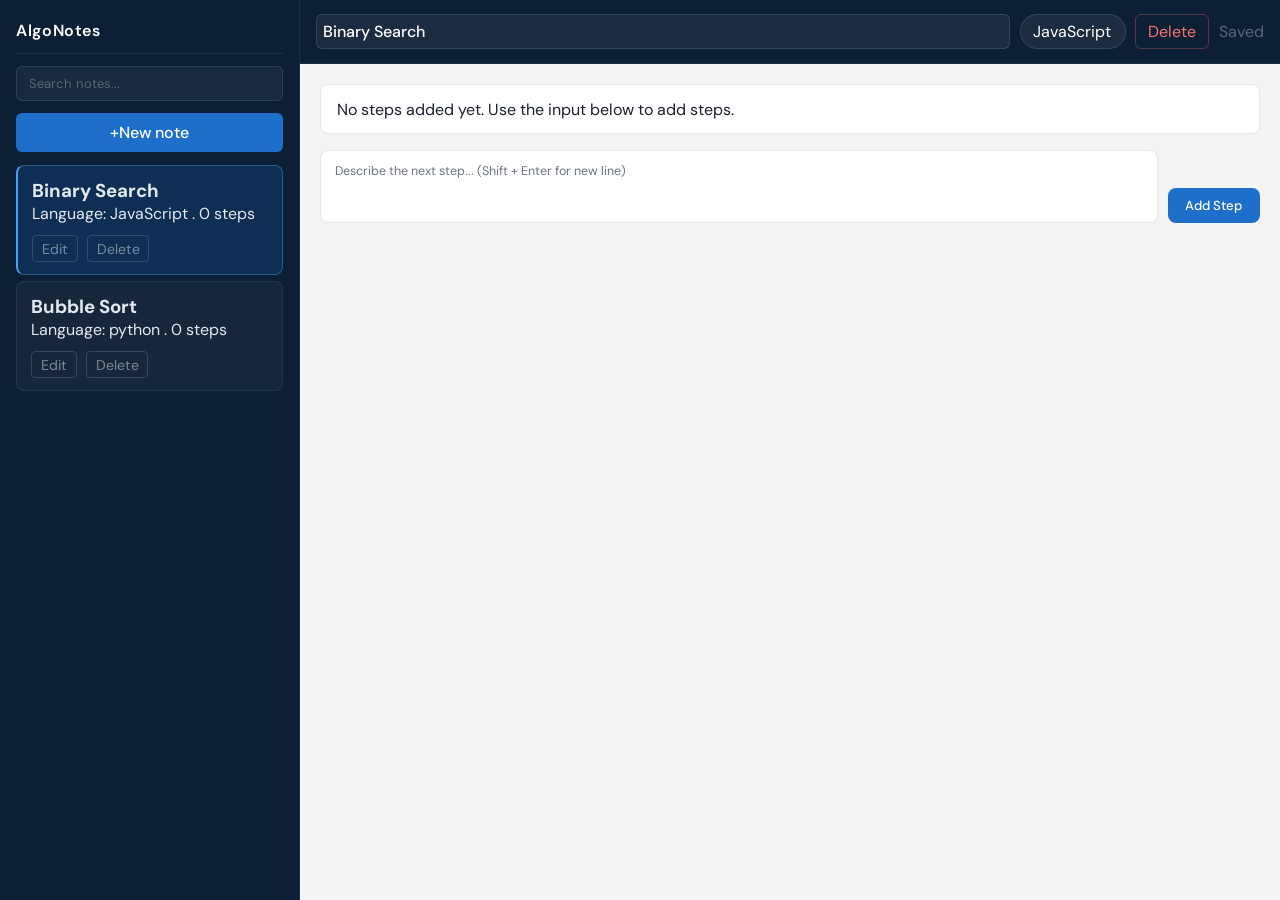
==== index.html @ 2639c896 "moved files to root folder" ====
<!doctype html>
<html lang="en">
  <head>
    <meta charset="UTF-8" />
    <meta name="viewport" content="width=device-width, initial-scale=1.0" />
    <title>AlgoNotes</title>
    <link rel="stylesheet" href="style.css" />
  </head>
  <body>
    <div class="app">
      <div class="sidebar">
        <div class="sidebar-header">AlgoNotes</div>
        <input class="search-bar" type="text" placeholder="Search notes..." />
        <button class="add-note-btn">+New note</button>

        <div class="note-list">
          <div class="note-card"></div>
        </div>
      </div>

      <div class="main-panel">
        <div class="main-header">
          <input type="text" class="note-title" placeholder="Note title.." />

          <select class="select-language">
            <option value="JavaScript">JavaScript</option>
            <option value="Python">Python</option>
            <option value="Java">Java</option>
            <option value="C++">C++</option>
            <option value="C#">C#</option>
            <option value="TypeScript">TypeScript</option>
          </select>

          <button class="delete-btn">Delete</button>
          <span class="saved-indicator">Saved</span>
        </div>
        <div class="main-content">
          <div class="steps-container"></div>

          <div class="input-field">
            <textarea
              class="code-snippet"
              id="code-snippet"
              placeholder="Describe the next step... (Shift + Enter for new line)"
            ></textarea>
            <button class="add-step-btn">Add Step</button>
          </div>
        </div>
      </div>
    </div>

    <script src="script.js"></script>
  </body>
</html>
---- style.css ----
@import url('https://fonts.googleapis.com/css2?family=JetBrains+Mono:wght@400;600&family=DM+Sans:wght@400;500;600&display=swap');


* {
  margin: 0;
  padding: 0;
  box-sizing: border-box;
}


:root {
  --navy:        #0d1f35;
  --navy-border: rgba(255, 255, 255, 0.08);
  --blue:        #1d6fca;
  --blue-accent: #4f9cf9;
  --danger:      #f87171;
  --surface:     #f3f4f6;
  --card-bg:     #ffffff;
  --text:        #1a202c;
  --text-muted:  #6b7280;
  --border:      rgba(0, 0, 0, 0.09);
  --radius-sm:   6px;
  --radius-md:   8px;
  --radius-lg:   10px;
  --font-ui:     'DM Sans', 'Segoe UI', sans-serif;
  --font-code:   'JetBrains Mono', 'Fira Code', monospace;
}


body {
  font-family: var(--font-ui);
  background: var(--surface);
  color: var(--text);
  -webkit-font-smoothing: antialiased;
}


.app {
  display: grid;
  grid-template-columns: 18.75rem 1fr;
  height: 100vh;
}


.sidebar {
  background: var(--navy);
  color: #e2e8f0;
  padding: 1.25rem 1rem;
  display: flex;
  flex-direction: column;
  gap: 0.75rem;
  border-right: 1px solid rgba(255, 255, 255, 0.06);
  overflow: hidden;
}

.sidebar-header {
  font-size: 1rem;
  font-weight: 600;
  color: #ffffff;
  letter-spacing: 0.04em;
  padding-bottom: 0.75rem;
  border-bottom: 1px solid var(--navy-border);
  flex-shrink: 0;
}


.search-bar {
  width: 100%;
  padding: 0.5rem 0.75rem;
  border-radius: var(--radius-sm);
  border: 1px solid rgba(255, 255, 255, 0.1);
  background: rgba(255, 255, 255, 0.05);
  color: #e2e8f0;
  font-family: var(--font-ui);
  font-size: 0.82rem;
  transition: border-color 0.15s;
}

.search-bar::placeholder {
  color: rgba(255, 255, 255, 0.28);
}

.search-bar:focus {
  outline: none;
  border-color: rgba(79, 156, 249, 0.45);
}


.add-note-btn {
  background: var(--blue);
  color: #ffffff;
  border: none;
  padding: 0.55rem 0.75rem;
  width: 100%;
  border-radius: var(--radius-sm);
  cursor: pointer;
  font-family: var(--font-ui);
  font-size: 1rem;
  font-weight: 500;
  transition: background 0.15s;
  flex-shrink: 0;
}

.add-note-btn:hover {
  background: #1a5fb5;
}


.note-list {
  flex: 1;
  overflow-y: auto;
  display: flex;
  flex-direction: column;
  gap: 0.4rem;
  padding-top: 0.1rem;
  scrollbar-width: thin;
  scrollbar-color: rgba(255,255,255,0.1) transparent;
}

.note-card {
  background: rgba(255, 255, 255, 0.04);
  border: 1px solid rgba(255, 255, 255, 0.07);
  padding: 0.75rem 0.9rem;
  border-radius: var(--radius-md);
  cursor: pointer;
  transition: background 0.15s, border-color 0.15s;
}

.note-card:hover {
  background: rgba(255, 255, 255, 0.08);
  border-color: rgba(255, 255, 255, 0.12);
}

.note-card.active {
  background: rgba(29, 111, 202, 0.2);
  border-color: rgba(79, 156, 249, 0.4);
  border-left: 2px solid var(--blue-accent);
}


.edit-note-btn,
.delete-note-btn {
  font-size: 0.88rem;
  font-family: var(--font-ui);
  padding: 0.2rem 0.55rem;
  margin-top: 0.7rem;
  margin-right: 0.3rem;
  border: 1px solid rgba(255, 255, 255, 0.14);
  border-radius: 4px;
  background: transparent;
  color: rgba(256, 256, 256, 0.45);
  cursor: pointer;
  transition: color 0.15s, border-color 0.15s;
}

.edit-note-btn:hover {
  color: var(--blue-accent);
  border-color: rgba(79, 156, 249, 0.4);
}

.delete-note-btn:hover {
  color: var(--danger);
  border-color: rgba(248, 113, 113, 0.35);
}


.main {
  display: flex;
  flex-direction: column;
}


.main-header {
  height: 4rem;
  display: flex;
  flex-direction: row;
  align-items: center;
  gap: 0.6rem;
  padding: 0 1rem;
  background: var(--navy);
  border-bottom: 1px solid rgba(255, 255, 255, 0.06);
  flex-shrink: 0;
}

.note-title {
  flex: 1;
  font-family: var(--font-ui);
  font-size: 1rem;
  font-weight: 500;
  color: #ffffff;
  padding: 0.40rem 0.4rem;
  border: 1px solid rgba(255, 255, 255, 0.12);
  border-radius: var(--radius-sm);
  background: rgba(255, 255, 255, 0.06);
  min-width: 1rem;
  transition: border-color 0.15s;
}

.note-title::placeholder {
  color: rgba(255, 255, 255, 0.28);
  font-weight: 400;
}

.note-title:focus {
  outline: none;
  border-color: rgba(79, 156, 249, 0.5);
}

.note-option {
  appearance: none;
  background: rgba(255, 255, 255, 0.06);
  border: 1px solid rgba(255, 255, 255, 0.12);
  color: #e2e8f0;
  border-radius:2rem;
  padding: 0.38rem 0.75rem;
  font-family: var(--font-ui);
  font-size: 1rem;
  cursor: pointer;
}

.note-option:hover {
  background: rgba(255, 255, 255, 0.1);
  color: #ffffff;
}



.note-option:focus {
  outline: 2px solid rgba(79, 156, 249, 0.5);
  outline-offset: 1px;
  color: #e2e8f0;
}
.select-language {
  appearance: none;
  background: rgba(255, 255, 255, 0.06);
  border: 1px solid rgba(255, 255, 255, 0.12);
  color: white;
  border-radius:2rem;
  padding: 0.38rem 0.75rem;
  font-family: var(--font-ui);
  font-size: 1rem;
  cursor: pointer;
}

.select-language option {
  background:rgba(79, 156, 249, 0.5) ;
  color: black;
  border: none;
}

.select-language:focus {
  outline: 2px solid rgba(79, 156, 249, 0.5);
  outline-offset: 1px;
  color: #e2e8f0;
}

.select-language:hover {
  background: rgba(255, 255, 255, 0.1);
  color: #ffffff;
}

.delete-btn {
  background: transparent;
  color: var(--danger);
  border: 1px solid rgba(248, 113, 113, 0.3);
  border-radius: var(--radius-sm);
  padding: 0.38rem 0.75rem;
  font-family: var(--font-ui);
  font-size: 1rem;
  cursor: pointer;
  transition: background 0.15s, border-color 0.15s;
  white-space: nowrap;
}

.delete-btn:hover {
  background: rgba(248, 113, 113, 0.12);
  border-color: rgba(248, 113, 113, 0.55);
}

.saved-indicator {
  font-size: 1rem;
  color: rgba(255, 255, 255, 0.32);
  white-space: nowrap;
  transition: opacity 0.3s ease;
}


.main-content {
  flex: 1;
  padding: 1.25rem;
  overflow-y: auto;
  background: var(--surface);
}


.steps-container {
  display: flex;
  flex-direction: column;
  gap: 0.5rem;
  margin-bottom: 1rem;
}

.steps-container > * {
  display: flex;
  flex-direction: row;
  align-items: flex-start;
  gap: 0.75rem;
  padding: 0.85rem 1rem;
  border-radius: var(--radius-md);
  background: var(--card-bg);
  border: 1px solid var(--border);
  transition: border-color 0.15s;
}

.steps-container > *:hover {
  border-color: rgba(29, 111, 202, 0.2);
}

.step-num {
  font-size: 0.7rem;
  font-weight: 600;
  color: var(--blue-accent);
  min-width: 1.35rem;
  height: 1.35rem;
  border: 1px solid rgba(3, 18, 36, 0.3);
  border-radius: 50%;
  display: flex;
  align-items: center;
  justify-content: center;
  flex-shrink: 0;
  margin-top: 1px;
}

.step-text {
  font-family: var(--font-code);
  font-size: 1rem;
  color: var(--text);
  line-height: 1.55;
}

/* Input row */
.input-field {
  display: flex;
  gap: 0.6rem;
  margin-top: 0.75rem;
  align-items: flex-end;
}

.code-snippet {
  flex: 1;
  padding: 0.7rem 0.9rem;
  border-radius: var(--radius-md);
  border: 1px solid var(--border);
  font-family: var(--font-code);
  font-size: 1rem;
  color: var(--text);
  background: var(--card-bg);
  resize: none;
  min-height: 72px;
  transition: border-color 0.15s, box-shadow 0.15s;
  line-height: 1.5;
}

.code-snippet::placeholder {
  color: var(--text-muted);
  font-size: 0.78rem;
  font-family: var(--font-ui);
}

.code-snippet:focus {
  outline: none;
  border-color: rgba(29, 111, 202, 0.45);
  box-shadow: 0 0 0 3px rgba(29, 111, 202, 0.08);
}


.delete-step-btn {
  display: flex;
  align-items: flex-end;
  background: transparent;
  color: black;
  border: 1px solid black;
  border-radius: var(--radius-sm);
  padding: 0.38rem 0.75rem;
  font-family: var(--font-ui);
  font-size: 0.88rem;
  cursor: pointer;
  transition: background 0.15s, border-color 0.15s;
}

.add-step-btn {
  background: var(--blue);
  color: #ffffff;
  border: none;
  padding: 0.55rem 1.1rem;
  border-radius: var(--radius-md);
  cursor: pointer;
  font-family: var(--font-ui);
  font-size: 0.82rem;
  font-weight: 500;
  transition: background 0.15s;
  white-space: nowrap;
}

.add-step-btn:hover {
  background: #1a5fb5;
}


@media (max-width: 768px) {
  .app {
    grid-template-columns: 1fr;
  }

  .sidebar {
    display: none;
  }

  .main-header {
    flex-wrap: wrap;
    height: auto;
    padding: 0.6rem 0.75rem;
    gap: 0.4rem;
  }

  .note-title {
    flex: 1 1 100%;
  }
}
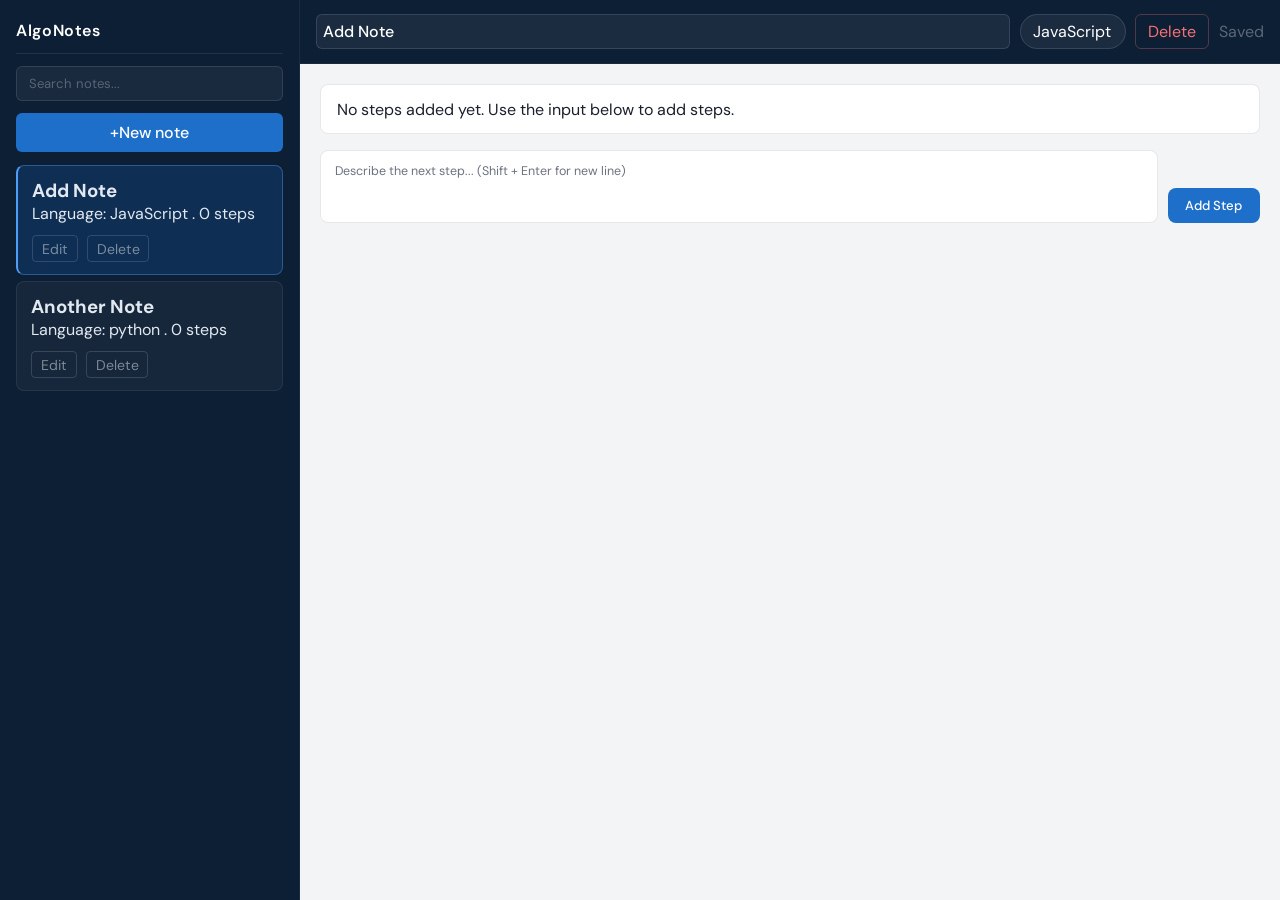
==== commit 2344250c: "hamburger functionality for smaller screens" ====
--- a/index.html
+++ b/index.html
@@ -8,7 +8,8 @@
   </head>
   <body>
     <div class="app">
-      <div class="sidebar">
+      <div class="sidebar-overlay" id="sidebarOverlay"></div>
+      <div class="sidebar" id="sidebar">
         <div class="sidebar-header">AlgoNotes</div>
         <input class="search-bar" type="text" placeholder="Search notes..." />
         <button class="add-note-btn">+New note</button>
@@ -20,6 +21,16 @@
 
       <div class="main-panel">
         <div class="main-header">
+          <!-- hamburger for smaller screens(to show rather)-->
+          <button
+            class="hamburger-btn"
+            id="hamburgerBtn"
+            aria-label="Open menu"
+          >
+            <span></span>
+            <span></span>
+            <span></span>
+          </button>
           <input type="text" class="note-title" placeholder="Note title.." />
 
           <select class="select-language">
--- a/style.css
+++ b/style.css
@@ -407,23 +407,100 @@
 }
 
 
+.hamburger-btn {
+  display: none; 
+  flex-direction: column;
+  justify-content: center;
+  gap: 5px;
+  width: 2rem;
+  height: 2rem;
+  background: transparent;
+  border: none;
+  cursor: pointer;
+  padding: 0.15rem;
+  flex-shrink: 0;
+}
+ 
+.hamburger-btn span {
+  display: block;
+  width: 100%;
+  height: 2px;
+  background: #ffffff;
+  border-radius: 2px;
+  transition: transform 0.25s ease, opacity 0.25s ease;
+  transform-origin: center;
+}
+ 
+.hamburger-btn.active span:nth-child(1) {
+  transform: translateY(7px) rotate(45deg);
+}
+.hamburger-btn.active span:nth-child(2) {
+  opacity: 0;
+  transform: scaleX(0);
+}
+.hamburger-btn.active span:nth-child(3) {
+  transform: translateY(-7px) rotate(-45deg);
+}
+ 
+ 
+/* Sidebar placement (on mobile) */
+ 
+.sidebar-overlay {
+  display: none;
+  position: fixed;
+  inset: 0;
+  background: rgba(0, 0, 0, 0.5);
+  z-index: 99;
+  opacity: 0;
+  transition: opacity 0.25s ease;
+}
+ 
+.sidebar-overlay.active {
+  opacity: 1;
+}
+ 
+ 
+
+ 
 @media (max-width: 768px) {
   .app {
     grid-template-columns: 1fr;
   }
+ 
 
   .sidebar {
-    display: none;
-  }
-
+    position: fixed;
+    top: 0;
+    left: 0;
+    height: 100vh;
+    width: 17rem;
+    z-index: 100;
+    transform: translateX(-100%);
+    transition: transform 0.28s cubic-bezier(0.4, 0, 0.2, 1);
+  }
+ 
+  .sidebar.open {
+    transform: translateX(0);
+  }
+ 
+  .sidebar-overlay {
+    display: block; 
+  }
+ 
+  .hamburger-btn {
+    display: flex; /* show it on mobile */
+  }
+ 
   .main-header {
     flex-wrap: wrap;
     height: auto;
     padding: 0.6rem 0.75rem;
     gap: 0.4rem;
   }
-
+ 
   .note-title {
-    flex: 1 1 100%;
-  }
-}+    flex: 1 1 auto;
+  }
+}
+ 
+
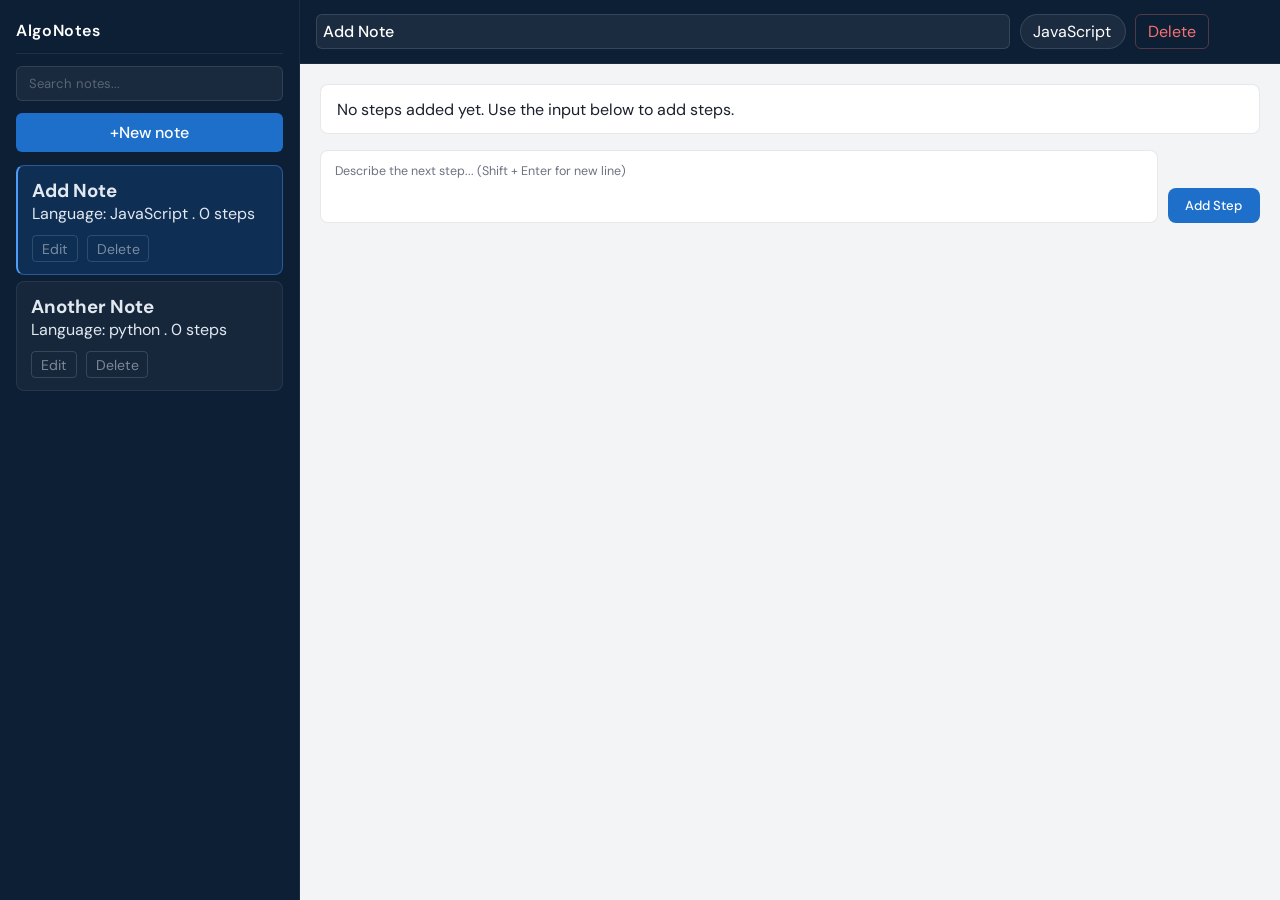
==== commit 07a754f7: "changed  some styles" ====
--- a/index.html
+++ b/index.html
@@ -9,7 +9,7 @@
   <body>
     <div class="app">
       <div class="sidebar-overlay" id="sidebarOverlay"></div>
-      <div class="sidebar" id="sidebar">
+      <div class="sidebar" id="sideBar">
         <div class="sidebar-header">AlgoNotes</div>
         <input class="search-bar" type="text" placeholder="Search notes..." />
         <button class="add-note-btn">+New note</button>
--- a/style.css
+++ b/style.css
@@ -282,6 +282,7 @@
   color: rgba(255, 255, 255, 0.32);
   white-space: nowrap;
   transition: opacity 0.3s ease;
+  opacity: 0;
 }
 
 
@@ -468,7 +469,7 @@
   }
  
 
-  .sidebar {
+  .sideBar {
     position: fixed;
     top: 0;
     left: 0;
